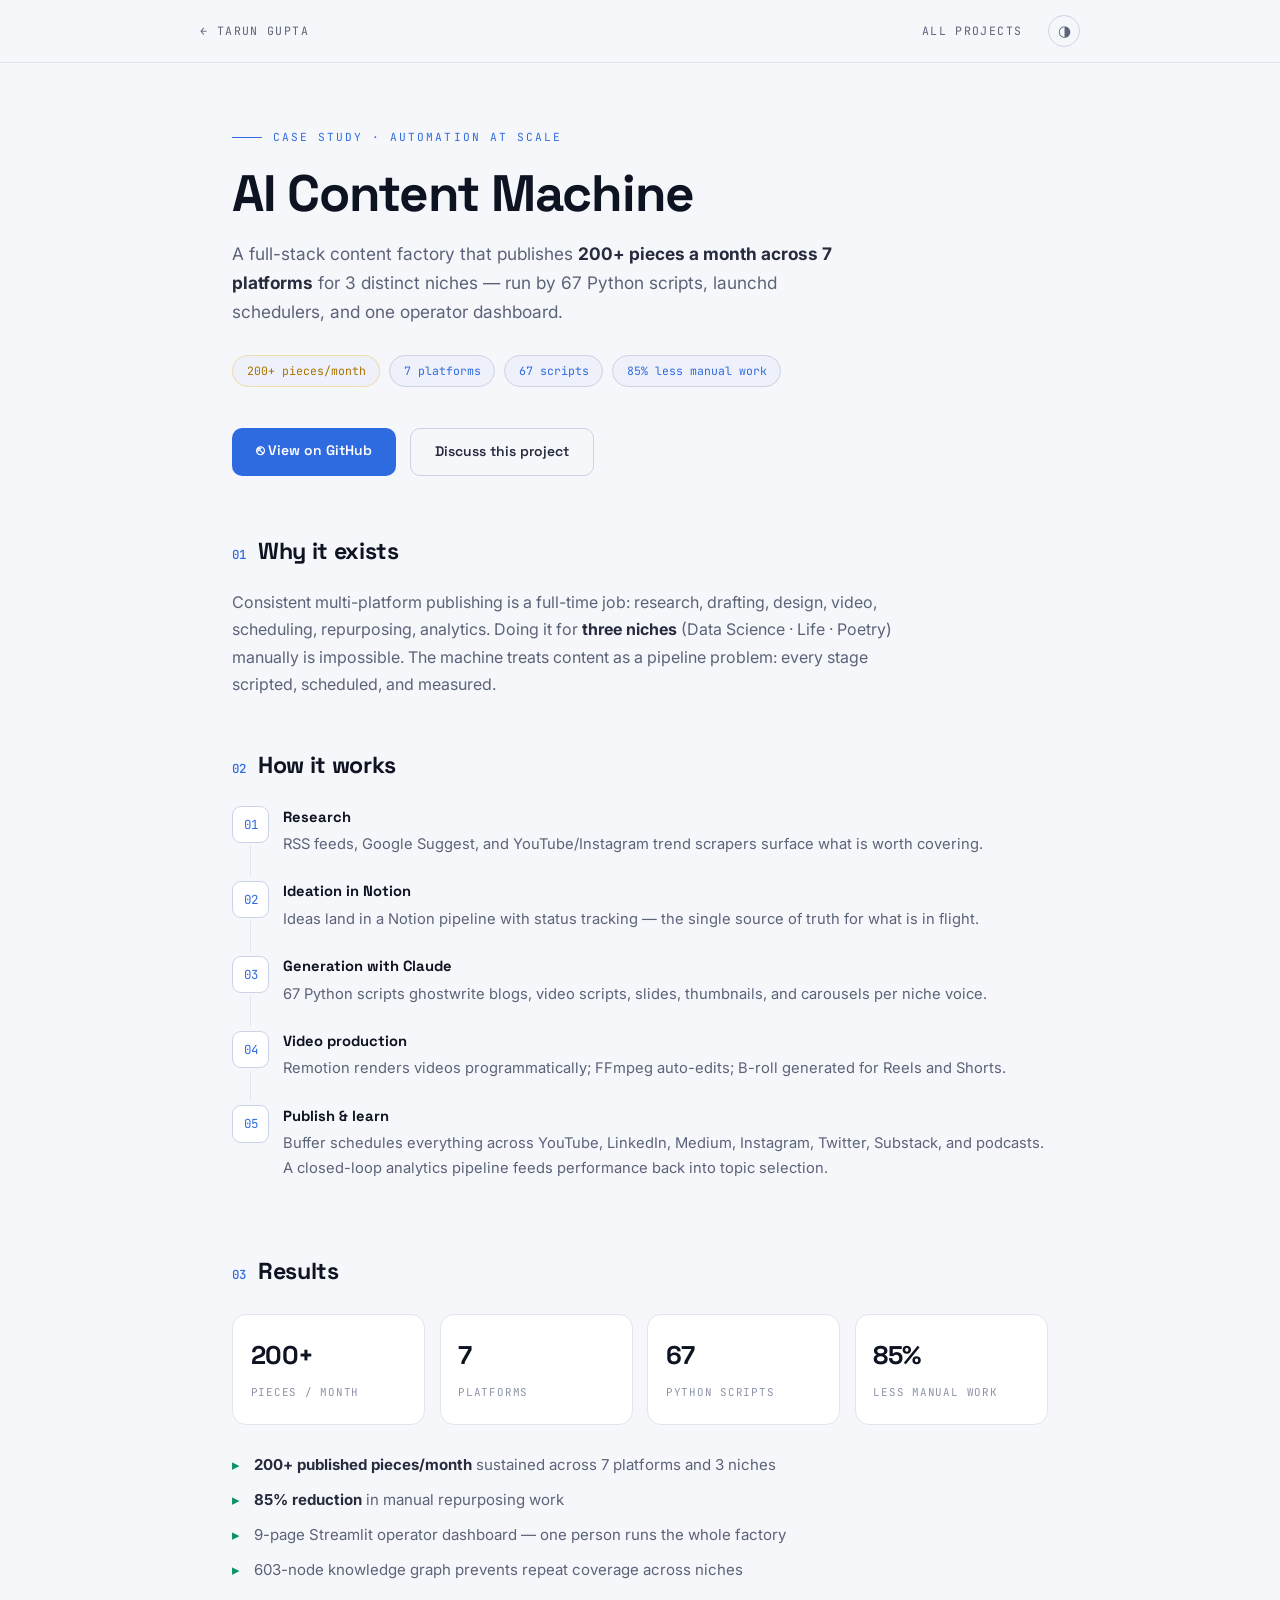
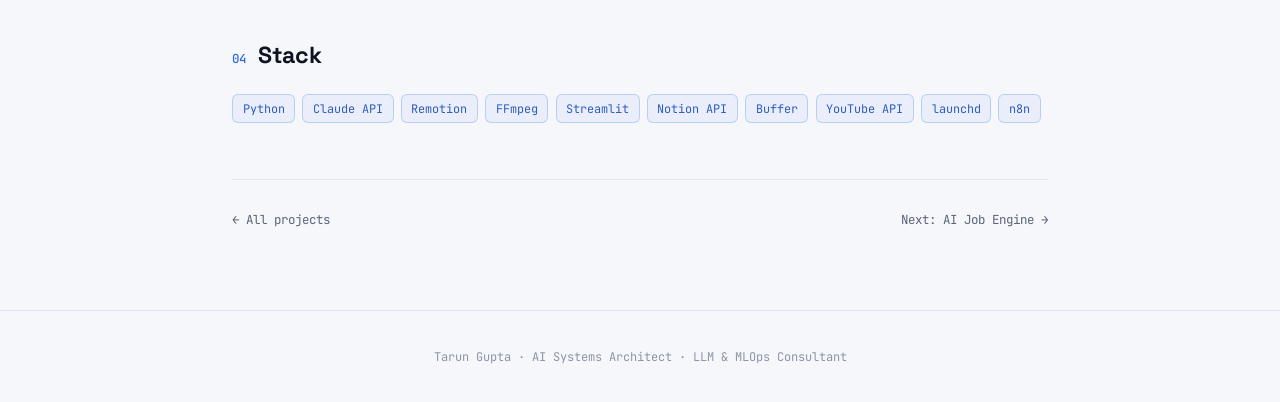
==== case-studies/ai-content-machine.html @ f29f7b04 "feat: case studies, light theme, live GitHub stats, open-source showcase - 6 case-study pages (case-" ====
<!DOCTYPE html>
<html lang="en">
<head>
  <meta charset="UTF-8" />
  <meta name="viewport" content="width=device-width, initial-scale=1.0" />
  <title>AI Content Machine — Case Study · Tarun Gupta</title>
  <meta name="description" content="Automated content factory: 67 Python scripts publishing 200+ pieces/month across 7 platforms with closed-loop analytics." />
  <link rel="icon" href="data:image/svg+xml,<svg xmlns=%22http://www.w3.org/2000/svg%22 viewBox=%220 0 100 100%22><text y=%22.9em%22 font-size=%2290%22>⚡</text></svg>" />
  <link rel="preconnect" href="https://fonts.googleapis.com" />
  <link rel="preconnect" href="https://fonts.gstatic.com" crossorigin />
  <link href="https://fonts.googleapis.com/css2?family=Space+Grotesk:wght@500;700&family=Inter:wght@400;500;600&family=JetBrains+Mono:wght@400;500&display=swap" rel="stylesheet" />
  <link rel="stylesheet" href="case.css" />
  <script>
    (function () {
      var t = localStorage.getItem('theme');
      if (t === 'light' || (!t && window.matchMedia('(prefers-color-scheme: light)').matches)) {
        document.documentElement.setAttribute('data-theme', 'light');
      }
    })();
  </script>
</head>
<body>
<nav><div class="inner">
  <a href="../index.html">← Tarun Gupta</a>
  <div style="display:flex;gap:1.6rem;align-items:center;">
    <a href="../index.html#projects">All Projects</a>
    <button class="theme-toggle" id="theme-toggle" aria-label="Toggle light/dark theme">&#9681;</button>
  </div>
</div></nav>
<main>
<div class="crumb">Case Study · Automation at Scale</div>
<h1>AI Content Machine</h1>
<p class="lede">A full-stack content factory that publishes <strong>200+ pieces a month across 7 platforms</strong> for 3 distinct niches — run by 67 Python scripts, launchd schedulers, and one operator dashboard.</p>
<div class="meta-row"><span class="chip gold">200+ pieces/month</span><span class="chip">7 platforms</span><span class="chip">67 scripts</span><span class="chip">85% less manual work</span></div>
<div class="actions"><a class="btn btn-primary" href="https://github.com/tarunlnmiit/ai-content-machine" target="_blank" rel="noopener">⎋ View on GitHub</a><a class="btn btn-outline" href="../index.html#contact">Discuss this project</a></div>
<h2><span class="num">01</span>Why it exists</h2>
<p class="body">Consistent multi-platform publishing is a full-time job: research, drafting, design, video, scheduling, repurposing, analytics. Doing it for <strong>three niches</strong> (Data Science · Life · Poetry) manually is impossible. The machine treats content as a pipeline problem: every stage scripted, scheduled, and measured.</p>
<h2><span class="num">02</span>How it works</h2>
<ol class="steps">
<li><b>Research</b>RSS feeds, Google Suggest, and YouTube/Instagram trend scrapers surface what is worth covering.</li>
<li><b>Ideation in Notion</b>Ideas land in a Notion pipeline with status tracking — the single source of truth for what is in flight.</li>
<li><b>Generation with Claude</b>67 Python scripts ghostwrite blogs, video scripts, slides, thumbnails, and carousels per niche voice.</li>
<li><b>Video production</b>Remotion renders videos programmatically; FFmpeg auto-edits; B-roll generated for Reels and Shorts.</li>
<li><b>Publish & learn</b>Buffer schedules everything across YouTube, LinkedIn, Medium, Instagram, Twitter, Substack, and podcasts. A closed-loop analytics pipeline feeds performance back into topic selection.</li>
</ol>
<h2><span class="num">03</span>Results</h2>
<div class="stat-row"><div class="stat"><b>200+</b><span>pieces / month</span></div><div class="stat"><b>7</b><span>platforms</span></div><div class="stat"><b>67</b><span>python scripts</span></div><div class="stat"><b>85%</b><span>less manual work</span></div></div>
<ul class="wins">
<li><strong>200+ published pieces/month</strong> sustained across 7 platforms and 3 niches</li>
<li><strong>85% reduction</strong> in manual repurposing work</li>
<li>9-page Streamlit operator dashboard — one person runs the whole factory</li>
<li>603-node knowledge graph prevents repeat coverage across niches</li>
</ul>
<h2><span class="num">04</span>Stack</h2>
<div class="stack"><span>Python</span><span>Claude API</span><span>Remotion</span><span>FFmpeg</span><span>Streamlit</span><span>Notion API</span><span>Buffer</span><span>YouTube API</span><span>launchd</span><span>n8n</span></div>
<div class="next"><a href="../index.html#projects">← All projects</a><a href="ai-job-engine.html">Next: AI Job Engine →</a></div>
</main>
<footer>Tarun Gupta · AI Systems Architect · LLM &amp; MLOps Consultant</footer>
<script>
(function () {{
  var btn = document.getElementById('theme-toggle');
  if (btn) btn.addEventListener('click', function () {{
    var root = document.documentElement;
    var light = root.getAttribute('data-theme') === 'light';
    if (light) {{ root.removeAttribute('data-theme'); localStorage.setItem('theme', 'dark'); }}
    else {{ root.setAttribute('data-theme', 'light'); localStorage.setItem('theme', 'light'); }}
  }});
}})();
</script>
</body>
</html>
---- case-studies/case.css ----
/* Case-study shared styles — mirrors index.html design system */
:root {
  --bg: #07070f; --bg2: #0b0b18; --card: #10101f; --card-hi: #151527;
  --accent: #4f8ef7; --accent2: #8b7cf6; --gold: #f0b429; --mint: #34d399;
  --text: #e8ecf4; --bright: #ffffff; --muted: #8b93a7; --faint: #5b6274;
  --border: #1c1e33; --border-hi: #2a2d4a; --tag-bg: #171930;
  --font-display: 'Space Grotesk', system-ui, sans-serif;
  --font-body: 'Inter', system-ui, sans-serif;
  --font-mono: 'JetBrains Mono', ui-monospace, monospace;
  --ease-out: cubic-bezier(0.16, 1, 0.3, 1);
}
html[data-theme="light"] {
  --bg: #f6f7fb; --bg2: #edeff7; --card: #ffffff; --card-hi: #f4f6fc;
  --accent: #2f6be0; --accent2: #7452e8; --gold: #a97300; --mint: #0d9268;
  --text: #262b3d; --bright: #0e1322; --muted: #5b6378; --faint: #8d94a8;
  --border: #e2e5f0; --border-hi: #ccd3e8; --tag-bg: #eef1f9;
}
* { box-sizing: border-box; margin: 0; padding: 0; }
html { scroll-behavior: smooth; }
body { background: var(--bg); color: var(--text); font-family: var(--font-body); line-height: 1.7; -webkit-font-smoothing: antialiased; }
::selection { background: rgba(79,142,247,0.35); color: #fff; }
nav { position: fixed; top: 0; width: 100%; background: rgba(7,7,15,0.75); backdrop-filter: blur(16px); border-bottom: 1px solid var(--border); z-index: 100; padding: 0 2rem; }
html[data-theme="light"] nav { background: rgba(246,247,251,0.82); }
nav .inner { max-width: 880px; margin: 0 auto; display: flex; justify-content: space-between; align-items: center; padding: 0.95rem 0; }
nav a { color: var(--muted); text-decoration: none; font-family: var(--font-mono); font-size: 0.72rem; letter-spacing: 0.12em; text-transform: uppercase; transition: color 0.2s; }
nav a:hover { color: var(--accent); }
.theme-toggle { background: transparent; border: 1px solid var(--border-hi); color: var(--muted); width: 32px; height: 32px; border-radius: 999px; cursor: pointer; font-size: 0.95rem; display: flex; align-items: center; justify-content: center; transition: color 0.2s, border-color 0.2s, transform 0.3s var(--ease-out); }
.theme-toggle:hover { color: var(--accent); border-color: var(--accent); transform: rotate(40deg); }
main { max-width: 880px; margin: 0 auto; padding: 8rem 2rem 5rem; }
.crumb { font-family: var(--font-mono); font-size: 0.7rem; letter-spacing: 0.18em; text-transform: uppercase; color: var(--accent); margin-bottom: 1.2rem; display: flex; align-items: center; gap: 0.7rem; }
.crumb::before { content: ''; width: 30px; height: 1px; background: var(--accent); }
h1 { font-family: var(--font-display); font-size: clamp(2rem, 4.6vw, 3.2rem); font-weight: 700; line-height: 1.1; letter-spacing: -0.025em; color: var(--bright); margin-bottom: 1rem; }
.lede { font-size: 1.08rem; color: var(--muted); max-width: 640px; margin-bottom: 1.8rem; }
.lede strong { color: var(--text); }
.meta-row { display: flex; flex-wrap: wrap; gap: 0.55rem; margin-bottom: 2.6rem; }
.chip { background: var(--tag-bg); border: 1px solid var(--border-hi); border-radius: 999px; padding: 0.3rem 0.85rem; font-family: var(--font-mono); font-size: 0.72rem; color: var(--accent); }
.chip.gold { color: var(--gold); border-color: rgba(240,180,41,0.35); }
.actions { display: flex; gap: 0.9rem; flex-wrap: wrap; margin-bottom: 3.5rem; }
.btn { padding: 0.7rem 1.5rem; border-radius: 10px; text-decoration: none; font-size: 0.87rem; font-weight: 600; font-family: var(--font-display); transition: transform 0.2s var(--ease-out), box-shadow 0.2s; }
.btn-primary { background: var(--accent); color: #050508; }
html[data-theme="light"] .btn-primary { color: #fff; }
.btn-primary:hover { transform: translateY(-2px); box-shadow: 0 10px 30px rgba(79,142,247,0.35); }
.btn-outline { border: 1px solid var(--border-hi); color: var(--text); }
.btn-outline:hover { border-color: var(--accent); color: var(--accent); transform: translateY(-2px); }
h2 { font-family: var(--font-display); font-size: 1.45rem; font-weight: 700; letter-spacing: -0.015em; color: var(--bright); margin: 3rem 0 1.1rem; display: flex; align-items: baseline; gap: 0.8rem; }
h2 .num { font-family: var(--font-mono); font-size: 0.78rem; color: var(--accent); font-weight: 500; }
p.body { color: var(--muted); margin-bottom: 1rem; max-width: 680px; }
p.body strong { color: var(--text); }
.stat-row { display: grid; grid-template-columns: repeat(auto-fit, minmax(150px, 1fr)); gap: 0.9rem; margin: 1.4rem 0; }
.stat { background: linear-gradient(160deg, var(--card-hi), var(--card)); border: 1px solid var(--border); border-radius: 14px; padding: 1.2rem 1.1rem; }
html[data-theme="light"] .stat { background: #fff; }
.stat b { display: block; font-family: var(--font-display); font-size: 1.6rem; font-weight: 700; letter-spacing: -0.02em; color: var(--bright); }
.stat span { font-size: 0.68rem; color: var(--faint); font-family: var(--font-mono); text-transform: uppercase; letter-spacing: 0.07em; }
ol.steps { list-style: none; counter-reset: step; margin: 1.2rem 0; }
ol.steps li { counter-increment: step; position: relative; padding: 0 0 1.4rem 3.2rem; }
ol.steps li::before { content: counter(step, decimal-leading-zero); position: absolute; left: 0; top: 0.1rem; font-family: var(--font-mono); font-size: 0.78rem; color: var(--accent); border: 1px solid var(--border-hi); border-radius: 9px; width: 2.2rem; height: 2.2rem; display: flex; align-items: center; justify-content: center; background: var(--card); }
ol.steps li:not(:last-child)::after { content: ''; position: absolute; left: 1.1rem; top: 2.6rem; bottom: 0.2rem; width: 1px; background: var(--border); }
ol.steps b { color: var(--bright); font-family: var(--font-display); display: block; margin-bottom: 0.15rem; }
ol.steps li, ol.steps li p { color: var(--muted); font-size: 0.92rem; }
ul.wins { list-style: none; margin: 1.2rem 0; }
ul.wins li { position: relative; padding: 0.3rem 0 0.3rem 1.4rem; color: var(--muted); font-size: 0.94rem; }
ul.wins li::before { content: '▸'; position: absolute; left: 0; color: var(--mint); }
ul.wins strong { color: var(--text); }
.stack { display: flex; flex-wrap: wrap; gap: 0.45rem; margin: 1.2rem 0 2rem; }
.stack span { background: rgba(79,142,247,0.07); border: 1px solid rgba(79,142,247,0.2); color: #9dbdf7; font-size: 0.74rem; font-family: var(--font-mono); padding: 0.22rem 0.6rem; border-radius: 6px; }
html[data-theme="light"] .stack span { background: rgba(47,107,224,0.06); border-color: rgba(47,107,224,0.25); color: #2f5cc0; }
.next { border-top: 1px solid var(--border); margin-top: 3.5rem; padding-top: 1.8rem; display: flex; justify-content: space-between; flex-wrap: wrap; gap: 1rem; }
.next a { color: var(--muted); text-decoration: none; font-family: var(--font-mono); font-size: 0.78rem; transition: color 0.2s; }
.next a:hover { color: var(--accent); }
footer { text-align: center; padding: 2.2rem; border-top: 1px solid var(--border); color: var(--faint); font-size: 0.75rem; font-family: var(--font-mono); }
@media (max-width: 640px) { main { padding: 7rem 1.25rem 3.5rem; } }
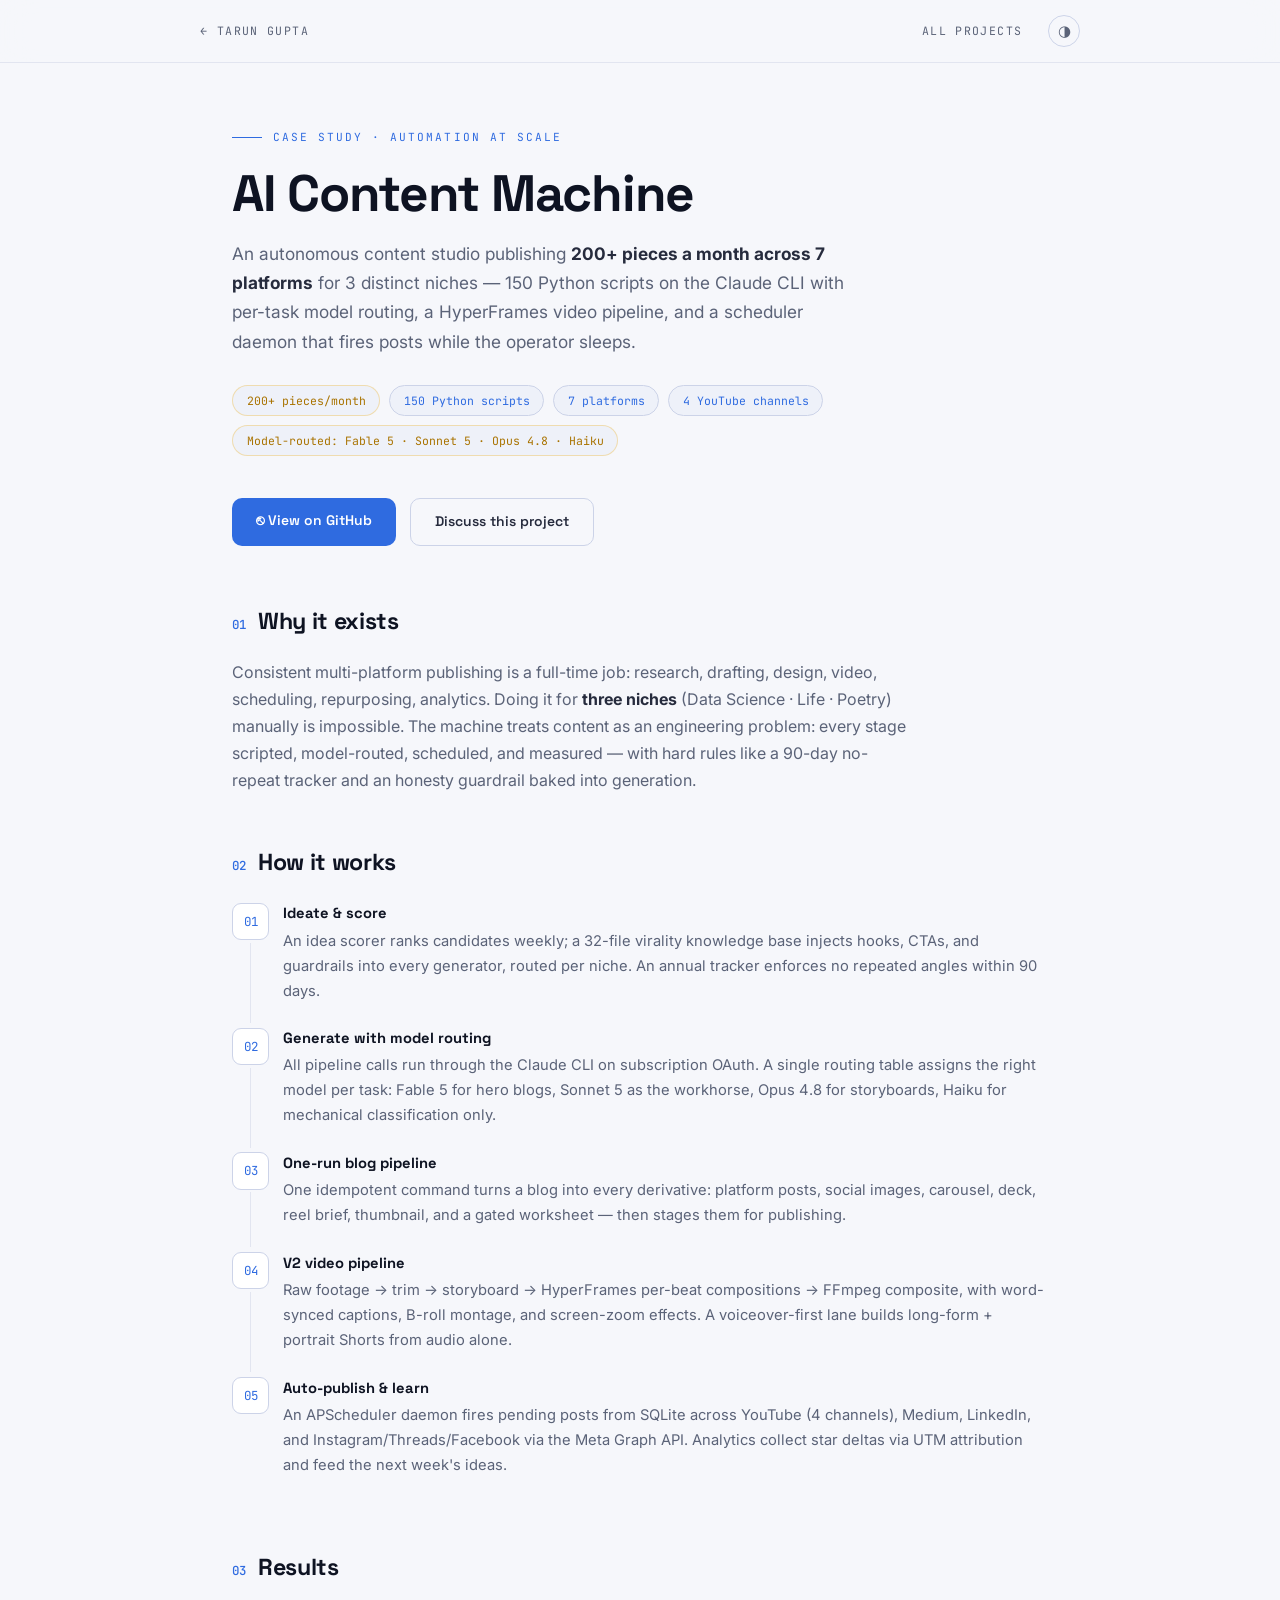
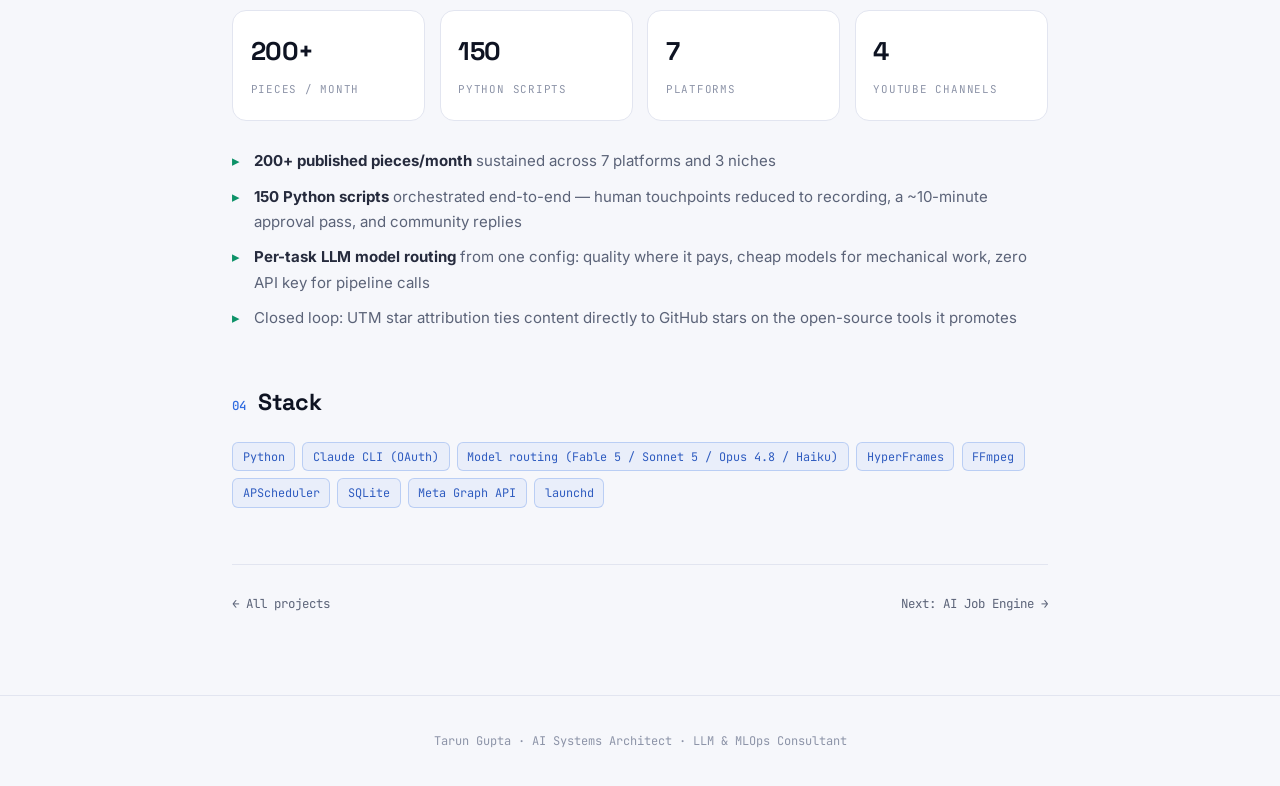
==== commit 8a558b93: "feat: recorded autopilot terminal demo, resync AI Content Machine from repo - autopilot-jobhunt case" ====
--- a/case-studies/ai-content-machine.html
+++ b/case-studies/ai-content-machine.html
@@ -4,7 +4,7 @@
   <meta charset="UTF-8" />
   <meta name="viewport" content="width=device-width, initial-scale=1.0" />
   <title>AI Content Machine — Case Study · Tarun Gupta</title>
-  <meta name="description" content="Automated content factory: 67 Python scripts publishing 200+ pieces/month across 7 platforms with closed-loop analytics." />
+  <meta name="description" content="Autonomous content studio: 150 Python scripts on Claude CLI with per-task model routing, HyperFrames video pipeline, APScheduler auto-publishing across 7 platforms." />
   <link rel="icon" href="data:image/svg+xml,<svg xmlns=%22http://www.w3.org/2000/svg%22 viewBox=%220 0 100 100%22><text y=%22.9em%22 font-size=%2290%22>⚡</text></svg>" />
   <link rel="preconnect" href="https://fonts.googleapis.com" />
   <link rel="preconnect" href="https://fonts.gstatic.com" crossorigin />
@@ -30,29 +30,29 @@
 <main>
 <div class="crumb">Case Study · Automation at Scale</div>
 <h1>AI Content Machine</h1>
-<p class="lede">A full-stack content factory that publishes <strong>200+ pieces a month across 7 platforms</strong> for 3 distinct niches — run by 67 Python scripts, launchd schedulers, and one operator dashboard.</p>
-<div class="meta-row"><span class="chip gold">200+ pieces/month</span><span class="chip">7 platforms</span><span class="chip">67 scripts</span><span class="chip">85% less manual work</span></div>
-<div class="actions"><a class="btn btn-primary" href="https://github.com/tarunlnmiit/ai-content-machine" target="_blank" rel="noopener">⎋ View on GitHub</a><a class="btn btn-outline" href="../index.html#contact">Discuss this project</a></div>
+<p class="lede">An autonomous content studio publishing <strong>200+ pieces a month across 7 platforms</strong> for 3 distinct niches — 150 Python scripts on the Claude CLI with per-task model routing, a HyperFrames video pipeline, and a scheduler daemon that fires posts while the operator sleeps.</p>
+<div class="meta-row"><span class="chip gold">200+ pieces/month</span><span class="chip">150 Python scripts</span><span class="chip">7 platforms</span><span class="chip">4 YouTube channels</span><span class="chip gold">Model-routed: Fable 5 · Sonnet 5 · Opus 4.8 · Haiku</span></div>
+<div class="actions"><a class="btn btn-primary" href="https://github.com/tarunlnmiit/content-machine" target="_blank" rel="noopener">⎋ View on GitHub</a><a class="btn btn-outline" href="../index.html#contact">Discuss this project</a></div>
 <h2><span class="num">01</span>Why it exists</h2>
-<p class="body">Consistent multi-platform publishing is a full-time job: research, drafting, design, video, scheduling, repurposing, analytics. Doing it for <strong>three niches</strong> (Data Science · Life · Poetry) manually is impossible. The machine treats content as a pipeline problem: every stage scripted, scheduled, and measured.</p>
+<p class="body">Consistent multi-platform publishing is a full-time job: research, drafting, design, video, scheduling, repurposing, analytics. Doing it for <strong>three niches</strong> (Data Science · Life · Poetry) manually is impossible. The machine treats content as an engineering problem: every stage scripted, model-routed, scheduled, and measured — with hard rules like a 90-day no-repeat tracker and an honesty guardrail baked into generation.</p>
 <h2><span class="num">02</span>How it works</h2>
 <ol class="steps">
-<li><b>Research</b>RSS feeds, Google Suggest, and YouTube/Instagram trend scrapers surface what is worth covering.</li>
-<li><b>Ideation in Notion</b>Ideas land in a Notion pipeline with status tracking — the single source of truth for what is in flight.</li>
-<li><b>Generation with Claude</b>67 Python scripts ghostwrite blogs, video scripts, slides, thumbnails, and carousels per niche voice.</li>
-<li><b>Video production</b>Remotion renders videos programmatically; FFmpeg auto-edits; B-roll generated for Reels and Shorts.</li>
-<li><b>Publish & learn</b>Buffer schedules everything across YouTube, LinkedIn, Medium, Instagram, Twitter, Substack, and podcasts. A closed-loop analytics pipeline feeds performance back into topic selection.</li>
+<li><b>Ideate & score</b>An idea scorer ranks candidates weekly; a 32-file virality knowledge base injects hooks, CTAs, and guardrails into every generator, routed per niche. An annual tracker enforces no repeated angles within 90 days.</li>
+<li><b>Generate with model routing</b>All pipeline calls run through the Claude CLI on subscription OAuth. A single routing table assigns the right model per task: Fable 5 for hero blogs, Sonnet 5 as the workhorse, Opus 4.8 for storyboards, Haiku for mechanical classification only.</li>
+<li><b>One-run blog pipeline</b>One idempotent command turns a blog into every derivative: platform posts, social images, carousel, deck, reel brief, thumbnail, and a gated worksheet — then stages them for publishing.</li>
+<li><b>V2 video pipeline</b>Raw footage → trim → storyboard → HyperFrames per-beat compositions → FFmpeg composite, with word-synced captions, B-roll montage, and screen-zoom effects. A voiceover-first lane builds long-form + portrait Shorts from audio alone.</li>
+<li><b>Auto-publish & learn</b>An APScheduler daemon fires pending posts from SQLite across YouTube (4 channels), Medium, LinkedIn, and Instagram/Threads/Facebook via the Meta Graph API. Analytics collect star deltas via UTM attribution and feed the next week's ideas.</li>
 </ol>
 <h2><span class="num">03</span>Results</h2>
-<div class="stat-row"><div class="stat"><b>200+</b><span>pieces / month</span></div><div class="stat"><b>7</b><span>platforms</span></div><div class="stat"><b>67</b><span>python scripts</span></div><div class="stat"><b>85%</b><span>less manual work</span></div></div>
+<div class="stat-row"><div class="stat"><b>200+</b><span>pieces / month</span></div><div class="stat"><b>150</b><span>python scripts</span></div><div class="stat"><b>7</b><span>platforms</span></div><div class="stat"><b>4</b><span>youtube channels</span></div></div>
 <ul class="wins">
 <li><strong>200+ published pieces/month</strong> sustained across 7 platforms and 3 niches</li>
-<li><strong>85% reduction</strong> in manual repurposing work</li>
-<li>9-page Streamlit operator dashboard — one person runs the whole factory</li>
-<li>603-node knowledge graph prevents repeat coverage across niches</li>
+<li><strong>150 Python scripts</strong> orchestrated end-to-end — human touchpoints reduced to recording, a ~10-minute approval pass, and community replies</li>
+<li><strong>Per-task LLM model routing</strong> from one config: quality where it pays, cheap models for mechanical work, zero API key for pipeline calls</li>
+<li>Closed loop: UTM star attribution ties content directly to GitHub stars on the open-source tools it promotes</li>
 </ul>
 <h2><span class="num">04</span>Stack</h2>
-<div class="stack"><span>Python</span><span>Claude API</span><span>Remotion</span><span>FFmpeg</span><span>Streamlit</span><span>Notion API</span><span>Buffer</span><span>YouTube API</span><span>launchd</span><span>n8n</span></div>
+<div class="stack"><span>Python</span><span>Claude CLI (OAuth)</span><span>Model routing (Fable 5 / Sonnet 5 / Opus 4.8 / Haiku)</span><span>HyperFrames</span><span>FFmpeg</span><span>APScheduler</span><span>SQLite</span><span>Meta Graph API</span><span>launchd</span></div>
 <div class="next"><a href="../index.html#projects">← All projects</a><a href="ai-job-engine.html">Next: AI Job Engine →</a></div>
 </main>
 <footer>Tarun Gupta · AI Systems Architect · LLM &amp; MLOps Consultant</footer>
